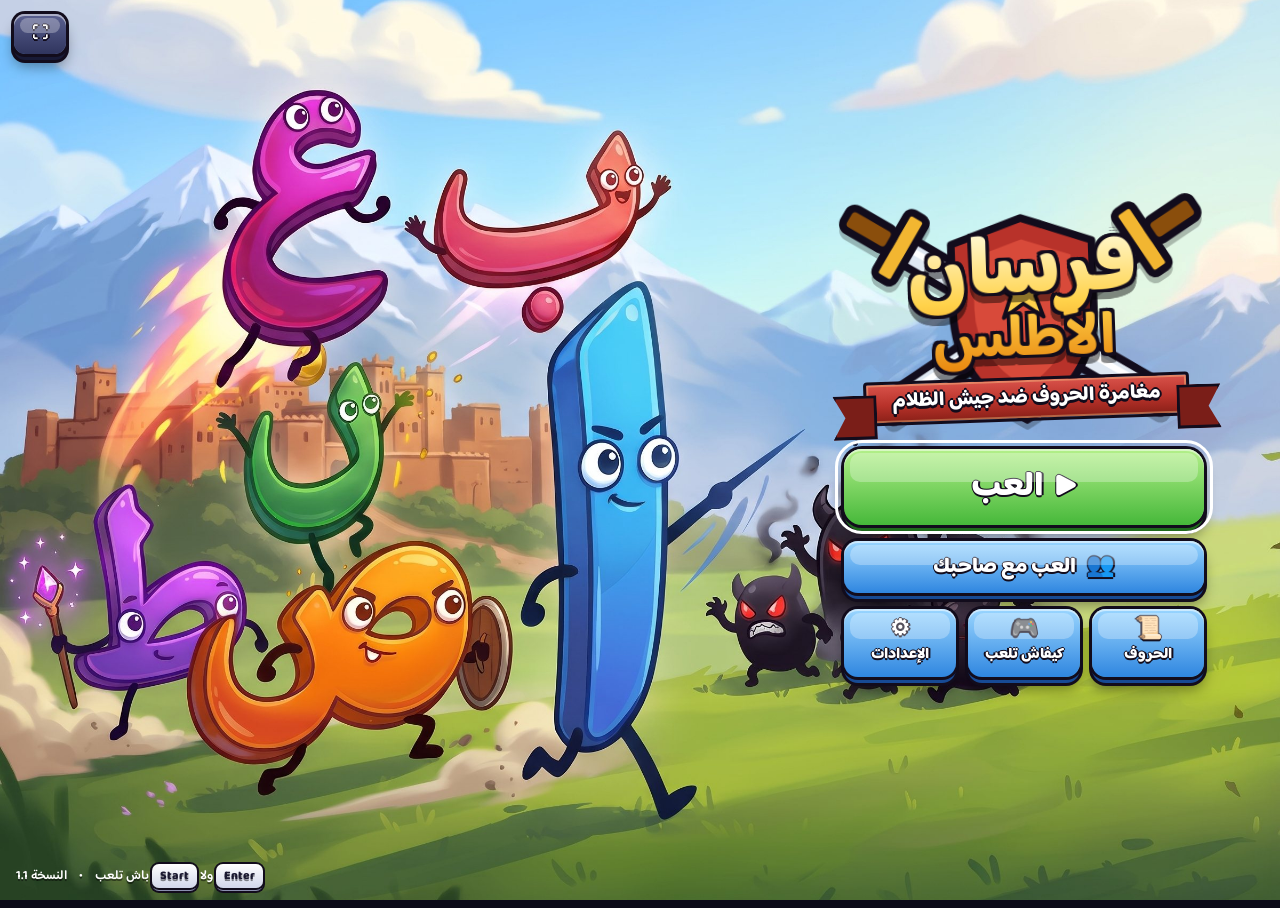
==== index.html @ 71c6966b "Faster map, shop and menus; the game never freezes on a black screen - Static layers (map, backgroun" ====
<!doctype html>
<html lang="ar" dir="rtl">
<head>
<meta charset="utf-8">
<meta name="viewport" content="width=device-width,initial-scale=1">
<title>فرسان الأطلس</title>
<meta name="description" content="فرسان الأطلس — مغامرة الحروف العربية ضد جيش الظلام">
<link rel="preconnect" href="https://fonts.googleapis.com">
<link rel="preconnect" href="https://fonts.gstatic.com" crossorigin>
<link href="https://fonts.googleapis.com/css2?family=Baloo+Bhaijaan+2:wght@500;600;700;800&display=swap" rel="stylesheet">
<link rel="stylesheet" href="css/ui.css?v=10">
<style>
html,body{height:100%;overflow:hidden}
body{background:#5ec4f4}
/* ---- daytime sky over the Atlas ---- */
.scene{position:fixed;inset:0;overflow:hidden;z-index:0;background:linear-gradient(180deg,#3aa8ec 0%,#7fd0fa 45%,#d4f2ff 68%,#e8f8ff 70%)}
.sun{position:absolute;left:18%;top:6%;width:180px;height:180px;border-radius:50%;background:radial-gradient(circle,#fffbe0 0%,#fff3a8 30%,rgba(255,240,160,0) 70%);animation:pulse 6s ease-in-out infinite}
@keyframes pulse{50%{transform:scale(1.08)}}
.rays{position:absolute;left:calc(18% + 90px);top:calc(6% + 90px);width:2400px;height:2400px;margin:-1200px 0 0 -1200px;background:repeating-conic-gradient(rgba(255,255,255,.12) 0 6deg,transparent 6deg 18deg);animation:spin 90s linear infinite;-webkit-mask:radial-gradient(circle,#000 0,transparent 55%);mask:radial-gradient(circle,#000 0,transparent 55%)}
@keyframes spin{to{transform:rotate(360deg)}}
.cloud{position:absolute;height:46px;border-radius:40px;background:#fff;opacity:.92;animation:drift linear infinite;filter:drop-shadow(0 6px 0 rgba(120,180,220,.35))}
.cloud::before,.cloud::after{content:"";position:absolute;background:#fff;border-radius:50%}
.cloud::before{width:60%;height:150%;left:12%;bottom:30%}
.cloud::after{width:40%;height:120%;right:12%;bottom:35%}
@keyframes drift{from{transform:translateX(-30vw)}to{transform:translateX(130vw)}}
.layer{position:absolute;left:0;width:200%;bottom:0;background-repeat:repeat-x;background-size:50% 100%;animation:pan linear infinite}
@keyframes pan{to{transform:translateX(50%)}}
.l1{height:62%;animation-duration:200s;background-image:url("data:image/svg+xml,%3Csvg xmlns='http://www.w3.org/2000/svg' viewBox='0 0 1000 300' preserveAspectRatio='none'%3E%3Cpath d='M0 300V170L90 90L160 140L260 30L360 150L450 80L560 160L650 50L760 150L850 100L1000 170V300Z' fill='%2389b4d6'/%3E%3Cpath d='M260 30L222 72L246 66L266 82L292 60Z M650 50L612 94L640 86L662 102L690 80Z M90 90L66 116L88 110L110 120Z M450 80L428 104L450 98L470 108Z' fill='%23ffffff'/%3E%3C/svg%3E")}
.l2{height:44%;animation-duration:120s;background-image:url("data:image/svg+xml,%3Csvg xmlns='http://www.w3.org/2000/svg' viewBox='0 0 1000 200' preserveAspectRatio='none'%3E%3Cpath d='M0 200V110L120 60L220 120L340 50L470 120L580 70L700 130L820 60L1000 110V200Z' fill='%236f9fc4'/%3E%3C/svg%3E")}
.kasbah{position:absolute;bottom:30%;width:min(30vw,300px);aspect-ratio:3/2;right:46%;opacity:.9;background:url("data:image/svg+xml,%3Csvg xmlns='http://www.w3.org/2000/svg' viewBox='0 0 300 200'%3E%3Cpath d='M0 200Q150 120 300 200Z' fill='%2378a85a'/%3E%3Cg fill='%23c99a6a'%3E%3Cpath d='M70 168V70h26V56h10v14h10V56h10v14h10V56h10v14h26v98Z'/%3E%3Cpath d='M30 175V110h16V98h8v12h8V98h8v12h16v65Z'/%3E%3Cpath d='M180 172V96h18V84h8v12h8V84h8v12h18v76Z'/%3E%3C/g%3E%3Cg fill='%23a87a4c'%3E%3Cpath d='M96 168v-26q16-18 32 0v26Z'/%3E%3Crect x='86' y='88' width='8' height='12'/%3E%3Crect x='132' y='88' width='8' height='12'/%3E%3Crect x='196' y='112' width='7' height='10'/%3E%3Crect x='46' y='124' width='7' height='10'/%3E%3C/g%3E%3Cpath d='M113 56V30' stroke='%23a87a4c' stroke-width='3'/%3E%3Cpath d='M113 30h18l-5 6l5 6h-18Z' fill='%23d8402a'/%3E%3C/svg%3E") no-repeat center/contain}
.l3{height:34%;animation-duration:70s;background-image:url("data:image/svg+xml,%3Csvg xmlns='http://www.w3.org/2000/svg' viewBox='0 0 1000 200' preserveAspectRatio='none'%3E%3Cpath d='M0 200V80Q120 30 250 70T500 60T760 80T1000 70V200Z' fill='%2366b046'/%3E%3Cpath d='M0 200V120Q150 90 320 115T640 110T1000 120V200Z' fill='%234f9a36'/%3E%3C/svg%3E")}
.grass{position:absolute;left:0;right:0;bottom:0;height:16%;background:linear-gradient(180deg,#5cae3e,#3f8a2a);box-shadow:0 -4px 0 #7cc85a inset}
#scene{position:fixed;inset:0;width:100%;height:100%;z-index:1;pointer-events:none}
/* generated key art (assets/home/*.jpg): when it is there it replaces the drawn scene */
.art{position:fixed;inset:0;z-index:1}
.art img{width:100%;height:100%;object-fit:cover;object-position:left center;display:block}
body.has-art #scene{display:none}
@media (max-aspect-ratio: 4/5){.art img{object-position:center}}
/* ---- right side: logo + buttons ---- */
.side{position:relative;z-index:2;height:100%;width:min(460px,42vw);margin-right:max(2vw,16px);display:flex;flex-direction:column;align-items:center;justify-content:center;gap:2.4vh}
.brand{position:relative;text-align:center;padding:10px 0 6px;transform:rotate(-2deg)}
.brand svg{position:absolute;left:50%;top:50%;width:118%;height:150%;transform:translate(-50%,-52%);z-index:-1;filter:drop-shadow(0 6px 0 rgba(0,0,0,.25))}
.brand .logo{font-size:clamp(46px,6.6vw,96px);line-height:.95}
.brand .logo b{display:block;font-size:.72em}
.tag{margin-top:6px}
.menu{display:flex;flex-direction:column;gap:16px;align-items:stretch;width:min(360px,100%)}
.menu .play{min-height:76px;font-size:34px;border-radius:18px}
.menu .three{display:grid;grid-template-columns:repeat(3,1fr);gap:12px}
.menu .three .btn{flex-direction:column;gap:0;min-height:68px;font-size:15px;padding:6px 6px}
.menu .three .btn .ico{font-size:22px;line-height:1.1}
.foot{position:fixed;left:16px;bottom:12px;z-index:2;font-size:13px;color:#fff;text-shadow:0 2px 0 rgba(0,0,0,.45);display:flex;gap:12px;align-items:center}
.foot .key{height:24px;min-width:24px;font-size:12px}
.corner{position:fixed;top:14px;left:14px;z-index:3}
@media (max-width:760px),(max-aspect-ratio:4/5){
  .side{width:100%;margin:0;justify-content:flex-start;padding:4vh 16px 0;gap:1.6vh}
  .brand .logo{font-size:15vw}
  .menu{position:fixed;left:16px;right:16px;bottom:5vh;width:auto;max-width:420px;margin:0 auto}
  .menu .play{min-height:62px;font-size:28px}
  .foot,.corner{display:none}
  .kasbah{right:10%;bottom:34%}
}
@media (max-height:560px) and (min-width:761px){.menu{gap:10px}.menu .play{min-height:60px;font-size:28px}.menu .three .btn{min-height:56px}}
</style>
</head>
<body data-home="1">
<div class="scene" aria-hidden="true">
  <div class="rays"></div><div class="sun"></div>
  <div class="cloud" style="top:9%;width:150px;animation-duration:70s;animation-delay:-20s"></div>
  <div class="cloud" style="top:20%;width:110px;animation-duration:95s;animation-delay:-60s;opacity:.8"></div>
  <div class="cloud" style="top:5%;width:90px;animation-duration:120s;animation-delay:-5s;opacity:.7"></div>
  <div class="layer l1"></div><div class="layer l2"></div><div class="kasbah"></div><div class="layer l3"></div><div class="grass"></div>
</div>
<picture class="art" aria-hidden="true">
  <source media="(max-aspect-ratio: 4/5)" srcset="assets/home/home-mobile.jpg">
  <source media="(max-aspect-ratio: 3/2)" srcset="assets/home/home-tablet.jpg">
  <img src="assets/home/home-desktop.jpg" alt="" onload="document.body.classList.add('has-art')" onerror="document.body.classList.remove('has-art');this.parentNode.style.display='none'">
</picture>
<canvas id="scene" aria-hidden="true"></canvas>
<button class="btn dark small icon corner" id="fs" title="شاشة كاملة" aria-label="شاشة كاملة">⛶</button>
<main class="side fade-in">
  <header class="brand">
    <svg viewBox="0 0 300 200" aria-hidden="true">
      <g stroke="#120c1c" stroke-width="5" stroke-linejoin="round">
        <g transform="rotate(-32 150 100)"><rect x="40" y="91" width="200" height="18" rx="4" fill="#dfe8f2"/><rect x="40" y="96" width="200" height="4" fill="#ffffff" stroke="none"/><rect x="236" y="76" width="14" height="48" rx="4" fill="#f2b631"/><rect x="250" y="92" width="34" height="16" rx="5" fill="#8a4e0c"/></g>
        <g transform="rotate(32 150 100)"><rect x="60" y="91" width="200" height="18" rx="4" fill="#dfe8f2"/><rect x="60" y="96" width="200" height="4" fill="#ffffff" stroke="none"/><rect x="50" y="76" width="14" height="48" rx="4" fill="#f2b631"/><rect x="16" y="92" width="34" height="16" rx="5" fill="#8a4e0c"/></g>
        <path d="M150 34l46 16v44q0 46-46 72q-46-26-46-72V50Z" fill="#b8322a"/><path d="M150 48l32 11v34q0 32-32 52q-32-20-32-52V59Z" fill="#d84a3a" stroke="none"/><path d="M150 62l5 14h15l-12 9l5 14l-13-9l-13 9l5-14l-12-9h15Z" fill="#ffd24a" stroke-width="2.5"/>
      </g>
    </svg>
    <h1 class="logo">فرسان<b>الأطلس</b></h1>
    <div class="tag"><span class="ribbon">مغامرة الحروف ضد جيش الظلام</span></div>
  </header>
  <nav class="menu" aria-label="القائمة">
    <a class="btn green play glow" href="game.html?mode=0" id="play"><span class="ico">▶</span> العب</a>
    <a class="btn blue" href="game.html?mode=1"><span class="ico">👥</span> العب مع صاحبك</a>
    <div class="three">
      <a class="btn blue" href="letters.html"><span class="ico">📜</span>الحروف</a>
      <a class="btn blue" href="howto.html"><span class="ico">🎮</span>كيفاش تلعب</a>
      <a class="btn blue" href="settings.html"><span class="ico">⚙</span>الإعدادات</a>
    </div>
  </nav>
</main>
<footer class="foot"><span><span class="key wide">Enter</span> ولا <span class="key wide">Start</span> باش تلعب</span><span>•</span><span>النسخة 1.1</span></footer>
<script src="js/core.js?v=10"></script>
<script src="js/data.js?v=10"></script>
<script src="js/letters.js?v=10"></script>
<script src="js/site.js?v=10"></script>
<script>
'use strict';
/* the splash: the six letters charging into battle against the shadow army */
(function(){
  const cv=document.getElementById('scene'),g=cv.getContext('2d');
  const fx=[]; // sparks, golden dots, dust
  let w=0,h=0,d=1;
  function size(){d=Math.min(devicePixelRatio||1,2);w=innerWidth;h=innerHeight;cv.width=Math.round(w*d);cv.height=Math.round(h*d);}
  addEventListener('resize',size);size();
  // the shadow army: inky blobs with glowing eyes and horns
  function shadow(x,y,s,t,k){
    g.save();g.translate(x,y);g.scale(s,s);
    const bob=Math.sin(t*0.08+k)*4,sq=1+Math.sin(t*0.16+k)*0.04;
    g.fillStyle='rgba(0,0,0,.25)';g.beginPath();g.ellipse(0,2,38,9,0,0,7);g.fill();
    g.translate(0,bob);g.scale(1/sq,sq);
    g.fillStyle='#120c1c';g.beginPath();g.moveTo(-40,0);g.quadraticCurveTo(-46,-70,0,-78);g.quadraticCurveTo(46,-70,40,0);
    for(let i=0;i<4;i++){const xx=40-i*20;g.quadraticCurveTo(xx-5,-10,xx-10,0);g.quadraticCurveTo(xx-15,-10,xx-20,0);}
    g.closePath();g.fill();
    g.fillStyle='#3a2050';g.beginPath();g.ellipse(-8,-52,20,14,-.4,0,7);g.fill();
    g.fillStyle='#120c1c';g.beginPath();g.moveTo(-26,-62);g.lineTo(-36,-96);g.lineTo(-14,-70);g.fill();g.beginPath();g.moveTo(26,-62);g.lineTo(38,-94);g.lineTo(14,-70);g.fill();
    const blink=(t+k*50)%160<6?0.2:1;
    g.fillStyle='#ff3a3a';g.shadowColor='#ff3a3a';g.shadowBlur=12;
    g.beginPath();g.ellipse(-14,-46,7,5*blink,.3,0,7);g.fill();g.beginPath();g.ellipse(8,-46,7,5*blink,-.3,0,7);g.fill();
    g.shadowBlur=0;g.fillStyle='#fff';g.fillRect(-12,-30,4,6);g.fillRect(2,-30,4,6);
    g.restore();
  }
  function streaks(x,y,len,col,a){g.save();g.globalAlpha=a;g.strokeStyle=col;g.lineCap='round';for(let i=0;i<4;i++){g.lineWidth=6-i;g.beginPath();g.moveTo(x-len-i*14,y-30+i*18);g.lineTo(x-20-i*8,y-30+i*18);g.stroke();}g.restore();}
  function draw(){ // `frame` is advanced by site.js
    ctx=g;g.setTransform(d,0,0,d,0,0);g.clearRect(0,0,w,h);ctx.direction='rtl';
    const n=w<=760,k=Math.min(h/620,n?w/420:w/1150),area=n?w:w*0.6;
    const X=f=>(n?0:w*0.03)+f*area*(n?1:0.95),t=frame;
    // enemies (behind, towards the middle)
    const ex=n?[0.86,0.72]:[0.98,0.86,1.08],ey=n?[0.64,0.6]:[0.84,0.78,0.74];
    ex.forEach((f,i)=>shadow(X(f),h*ey[i],k*(n?0.7:1.05)*(1-i*0.12),t,i*2));
    // letters, back to front
    const L=n?[
      {i:4,x:0.74,y:0.31,sc:1.05,fly:1},{i:2,x:0.26,y:0.48,sc:1.25,cast:1},{i:5,x:0.06,y:0.38,sc:1.1,leap:1},
      {i:3,x:0.24,y:0.66,sc:1.6,walk:1},{i:1,x:0.62,y:0.52,sc:1.35,jump:1,shoot:1},{i:0,x:0.42,y:0.68,sc:2.6,hero:1}
    ]:[
      {i:4,x:0.46,y:0.30,sc:1.15,fly:1},{i:2,x:0.20,y:0.50,sc:1.35,cast:1},{i:5,x:0.06,y:0.36,sc:1.2,leap:1},
      {i:3,x:0.15,y:0.90,sc:1.7,walk:1},{i:1,x:0.54,y:0.68,sc:1.35,jump:1,shoot:1},{i:0,x:0.32,y:0.97,sc:2.6,hero:1}
    ];
    for(const o of L){
      const s=o.sc*k*(n?0.82:1),ph=t+o.i*37;let x=X(o.x),y=h*o.y,atk=-1,cast=-1;
      if(o.fly){y+=Math.sin(ph*0.05)*12;x+=Math.cos(ph*0.03)*10;}
      if(o.leap){const p=(ph%150)/150;x+=p*area*0.08;y-=Math.sin(p*Math.PI)*h*0.08;streaks(x,y-30*s,90*s,'#ffb84a',0.6);if(ph%6===0)fx.push({x:x-20*s,y:y-20*s,vx:-2,vy:rnd(-1,1),life:30,col:'#ffcf4a',r:5*s});}
      if(o.jump)y-=Math.abs(Math.sin(ph*0.035))*h*0.1;
      if(o.cast){cast=(ph%120)/40;if(cast>1)cast=-1;y+=Math.sin(ph*0.06)*6;
        if(ph%2===0)fx.push({x:x+rnd(-30,50)*s,y:y-rnd(30,110)*s,vx:rnd(-.6,.6),vy:-rnd(.3,1.2),life:40,col:Math.random()<.5?'#e0b8ff':'#a85cff',r:rnd(2,5)*s});}
      if(o.shoot){const c=ph%90;if(c<16)atk=c/16;if(c===8)fx.push({x:x+40*s,y:y-50*s,vx:9*k,vy:0,life:80,col:'#ffd24a',r:8*s,dot:1});}
      if(o.hero){const c=ph%110;if(c<18)atk=c/18;
        if(c===6){fx.push({slash:1,x:x+60*s,y:y-60*s,life:14});for(let j=0;j<8;j++)fx.push({x:x+70*s,y:y-50*s,vx:rnd(1,5),vy:rnd(-3,2),life:24,col:'#cfe8ff',r:4*s});}
        if(ph%10===0)fx.push({x:x-rnd(10,30)*s,y:y-4,vx:-rnd(.5,1.5),vy:-rnd(0,.6),life:30,col:'rgba(230,210,160,.8)',r:rnd(4,8)*s,dust:1});}
      if(o.walk){const c=ph%130;if(c<16)atk=c/16;if(ph%12===0)fx.push({x:x-30*s,y:y-4,vx:-1,vy:-.3,life:26,col:'rgba(230,210,160,.8)',r:6*s,dust:1});}
      g.fillStyle='rgba(0,0,0,.2)';g.beginPath();g.ellipse(x,(o.fly||o.leap||o.jump||o.cast)?h*o.y+6:y+2,34*s,8*s,0,0,7);g.fill();
      drawLetter({i:o.i,x,y,face:1,sc:s,walk:t*0.25,moving:!!(o.walk||o.hero),atk,flash:false,spinP:-1,cast,hurt:0});
    }
    // effects
    for(let j=fx.length-1;j>=0;j--){const p=fx[j];
      if(p.slash){const a=1-p.life/14;g.save();g.strokeStyle='rgba(255,255,255,'+(p.life/14)+')';g.lineWidth=10*k;g.lineCap='round';g.beginPath();g.arc(p.x,p.y,70*k*(0.8+a*0.4),-1.2,0.9);g.stroke();g.strokeStyle='rgba(140,200,255,'+(p.life/14)+')';g.lineWidth=4*k;g.stroke();g.restore();}
      else{p.x+=p.vx;p.y+=p.vy;g.globalAlpha=Math.min(1,p.life/20);
        if(p.dot){g.fillStyle='#120c1c';g.beginPath();g.arc(p.x,p.y,p.r+3,0,7);g.fill();}
        g.fillStyle=p.col;g.beginPath();g.arc(p.x,p.y,p.dust?p.r*(1+(30-p.life)/30):p.r,0,7);g.fill();g.globalAlpha=1;}
      if(--p.life<=0||p.x>w+50)fx.splice(j,1);
    }
    requestAnimationFrame(draw);
  }
  requestAnimationFrame(draw);
})();
document.getElementById('fs').onclick=()=>{try{if(!document.fullscreenElement)document.documentElement.requestFullscreen();else document.exitFullscreen();}catch(e){}};
addEventListener('keydown',e=>{if(e.key==='Enter'&&!e.target.closest('a,button'))go('game.html?mode=0');});
document.getElementById('play').focus({preventScroll:true});
</script>
</body>
</html>
---- css/ui.css ----
/* ===== فرسان الأطلس — shared look for every page ===== */
:root{
  --ink:#120c1c;
  --navy1:#2c3266;--navy2:#12132c;
  --gold1:#fff0b0;--gold2:#f2b631;--gold3:#8a4e0c;
  --gold:#ffd24a;
  --text:#ece8f8;--muted:#b4aed0;
  --red:#b8322a;--blue:#2f86e0;--green:#46b83a;
  --font:"Baloo Bhaijaan 2","Segoe UI",Tahoma,Arial,sans-serif;
  color-scheme:dark;
}
*{box-sizing:border-box}
html,body{margin:0;min-height:100vh;background:#0b0a18;color:var(--text);font-family:var(--font);font-weight:600}
body{
  background:
    radial-gradient(1200px 600px at 50% -10%,rgba(255,170,60,.22),transparent 60%),
    radial-gradient(900px 500px at 100% 100%,rgba(90,60,200,.25),transparent 60%),
    url("data:image/svg+xml,%3Csvg xmlns='http://www.w3.org/2000/svg' width='64' height='64'%3E%3Cg fill='none' stroke='%23ffffff' stroke-opacity='.05' stroke-width='1.4'%3E%3Crect x='20' y='20' width='24' height='24'/%3E%3Crect x='20' y='20' width='24' height='24' transform='rotate(45 32 32)'/%3E%3Cpath d='M0 -8L8 0L0 8L-8 0Z M64 -8L72 0L64 8L56 0Z M0 56L8 64L0 72L-8 64Z M64 56L72 64L64 72L56 64Z'/%3E%3C/g%3E%3C/svg%3E"),
    linear-gradient(180deg,#1a1436 0%,#0d0b1e 100%);
  background-attachment:fixed;
}
a{color:inherit}
.page{max-width:1120px;margin:0 auto;padding:18px 16px 40px}
.fade-in{animation:fadeIn .45s ease both}
body.leaving{animation:fadeOut .25s ease forwards}
@keyframes fadeIn{from{opacity:0;transform:translateY(8px)}to{opacity:1;transform:none}}
@keyframes fadeOut{to{opacity:0}}

/* ---------- logo ---------- */
.logo{
  margin:0;font-weight:800;line-height:1.1;text-align:center;
  font-size:clamp(40px,8vw,92px);
  color:var(--gold);
  background:linear-gradient(180deg,#fff8d0 0%,#ffd24a 50%,#e8860e 100%);-webkit-background-clip:text;background-clip:text;-webkit-text-fill-color:transparent;
  filter:drop-shadow(0 0 0 var(--ink)) drop-shadow(3px 0 0 var(--ink)) drop-shadow(-3px 0 0 var(--ink)) drop-shadow(0 3px 0 var(--ink)) drop-shadow(0 -3px 0 var(--ink)) drop-shadow(0 7px 0 rgba(0,0,0,.45));
}
.logo .sw{display:inline-block;-webkit-text-fill-color:initial;filter:none;font-size:.6em;vertical-align:middle;margin:0 .2em}

/* ---------- ribbon ---------- */
.ribbon{
  position:relative;display:inline-block;margin:0 34px;padding:6px 26px 8px;
  background:linear-gradient(180deg,#d8524a,var(--red) 55%,#8a2018);
  border:3px solid var(--ink);border-radius:4px;color:#fff;font-weight:800;font-size:20px;line-height:1.2;
  text-shadow:-2px 0 var(--ink),2px 0 var(--ink),0 -2px var(--ink),0 2px var(--ink),0 3px 0 var(--ink);
  box-shadow:inset 0 0 0 2px rgba(255,226,150,.35);z-index:1;
}
.ribbon::before,.ribbon::after{
  content:"";position:absolute;top:10px;width:38px;height:100%;z-index:-1;background:#7a1e18;border:3px solid var(--ink);
}
.ribbon::before{right:-34px;clip-path:polygon(0 0,100% 0,72% 50%,100% 100%,0 100%)}
.ribbon::after{left:-34px;clip-path:polygon(0 0,100% 0,100% 100%,0 100%,28% 50%)}
.ribbon.blue{background:linear-gradient(180deg,#5aa8f0,#2f6fd0 55%,#17418a)}
.ribbon.blue::before,.ribbon.blue::after{background:#173e80}
.ribbon.gold{background:linear-gradient(180deg,#ffd06a,#d08a14 55%,#8a5208)}
.ribbon.gold::before,.ribbon.gold::after{background:#7a4a08}
.ribbon.green{background:linear-gradient(180deg,#7ad86a,#2f9a3a 55%,#1a5a20)}
.ribbon.green::before,.ribbon.green::after{background:#1a4a1c}
.title-row{text-align:center;margin:6px 0 22px}

/* ---------- panel ---------- */
.panel{
  position:relative;border-radius:18px;padding:4px;
  background:linear-gradient(180deg,var(--gold1),var(--gold2) 50%,var(--gold3));
  box-shadow:0 0 0 3px var(--ink),0 10px 0 rgba(0,0,0,.35),0 18px 40px rgba(0,0,0,.45);
}
.panel>.in{
  position:relative;border-radius:14px;padding:18px;height:100%;
  background:
    url("data:image/svg+xml,%3Csvg xmlns='http://www.w3.org/2000/svg' width='48' height='48'%3E%3Cg fill='none' stroke='%23ffffff' stroke-opacity='.06' stroke-width='1.3'%3E%3Crect x='13' y='13' width='22' height='22'/%3E%3Crect x='13' y='13' width='22' height='22' transform='rotate(45 24 24)'/%3E%3C/g%3E%3C/svg%3E"),
    linear-gradient(180deg,var(--navy1),var(--navy2));
  box-shadow:inset 0 0 0 2px var(--ink),inset 0 40px 40px -30px rgba(255,255,255,.07);
}
.panel.steel{background:linear-gradient(180deg,#c8cce8,#6a7099 50%,#2a2d4a)}
.panel.blue{background:linear-gradient(180deg,#c4e8ff,#3f9cff 50%,#16438a)}
.panel.red{background:linear-gradient(180deg,#ffc0b4,#ff5b4b 50%,#8a1a14)}
.panel .star{position:absolute;width:14px;height:14px;background:var(--gold);border:2px solid var(--ink);transform:rotate(45deg);z-index:2}
.panel .star::after{content:"";position:absolute;inset:-2px;background:inherit;border:inherit;transform:rotate(45deg)}
.panel .s1{top:-5px;right:-5px}.panel .s2{top:-5px;left:-5px}.panel .s3{bottom:-5px;right:-5px}.panel .s4{bottom:-5px;left:-5px}

/* ---------- buttons ---------- */
.btn{
  --c1:#ffe680;--c2:#f5b52e;--c3:#a8620e;--tc:#3a2004;--ts:rgba(255,244,200,.75);
  position:relative;display:inline-flex;align-items:center;justify-content:center;gap:10px;
  min-height:52px;padding:6px 26px;border:0;border-radius:14px;cursor:pointer;text-decoration:none;
  font-family:var(--font);font-weight:800;font-size:21px;color:var(--tc);
  text-shadow:0 1px 0 var(--ts);
  background:linear-gradient(180deg,var(--c1),var(--c2));
  box-shadow:0 0 0 3px var(--ink),0 6px 0 var(--c3),0 6px 0 3px var(--ink),0 12px 14px rgba(0,0,0,.4),inset 0 2px 0 rgba(255,255,255,.5);
  transition:transform .08s ease,filter .12s ease,box-shadow .08s ease;
  user-select:none;-webkit-tap-highlight-color:transparent;
}
.btn::after{content:"";position:absolute;left:6px;right:6px;top:4px;height:38%;border-radius:10px;background:rgba(255,255,255,.28);pointer-events:none}
.btn:hover{filter:brightness(1.1);transform:translateY(-2px)}
.btn:active{transform:translateY(5px);box-shadow:0 0 0 3px var(--ink),0 1px 0 var(--c3),0 1px 0 3px var(--ink),0 3px 6px rgba(0,0,0,.4),inset 0 2px 0 rgba(255,255,255,.5)}
.btn:focus-visible{outline:3px solid #fff;outline-offset:6px}
body.pad .padfocus{outline:3px solid #ffd24a;outline-offset:6px;box-shadow:0 0 22px rgba(255,210,74,.55)}
.btn.blue{--c1:#9ad6ff;--c2:#2f86e0;--c3:#174a94;--tc:#fff;--ts:var(--ink)}
.btn.green{--c1:#b4f08a;--c2:#46b83a;--c3:#1f6a1c;--tc:#fff;--ts:var(--ink)}
.btn.red{--c1:#ffa08a;--c2:#e0483a;--c3:#8a1a14;--tc:#fff;--ts:var(--ink)}
.btn.dark{--c1:#5a6090;--c2:#30355e;--c3:#181a36;--tc:#fff;--ts:var(--ink)}
.btn.blue,.btn.green,.btn.red,.btn.dark{text-shadow:-1.5px 0 var(--ink),1.5px 0 var(--ink),0 -1.5px var(--ink),0 2px var(--ink)}
.btn.big{min-height:66px;font-size:28px;padding:8px 40px}
.btn.small{min-height:40px;font-size:16px;padding:4px 16px;border-radius:11px}
.btn.icon{min-width:52px;padding:0}
.btn .ico{font-size:1.1em}
.btn.glow{animation:glow 1.6s ease-in-out infinite}
@keyframes glow{50%{box-shadow:0 0 0 3px var(--ink),0 6px 0 var(--c3),0 6px 0 3px var(--ink),0 0 30px 6px rgba(255,200,60,.55),inset 0 2px 0 rgba(255,255,255,.5)}}

/* ---------- top bar ---------- */
.topbar{display:flex;align-items:center;justify-content:space-between;gap:12px;margin-bottom:8px}
.topbar .mid{flex:1;text-align:center}

/* ---------- small bits ---------- */
.pill{display:inline-flex;align-items:center;gap:6px;padding:2px 14px 4px;border-radius:999px;background:linear-gradient(180deg,#5a5f98,#3a3f78 60%,#262a58);
  box-shadow:0 0 0 2.5px var(--ink),inset 0 2px 0 rgba(255,255,255,.25);font-weight:800;font-size:15px;color:#fff;text-shadow:0 1.5px 0 var(--ink)}
.pill.gold{background:linear-gradient(180deg,#ffe680,#f5b52e);color:#3a2004;text-shadow:none}
.pill.green{background:linear-gradient(180deg,#7ad86a,#2f9a3a)}
.key{display:inline-flex;align-items:center;justify-content:center;min-width:30px;height:30px;padding:0 8px;border-radius:7px;direction:ltr;
  background:linear-gradient(180deg,#fff,#d2d6ea);color:#1a1830;font-weight:800;font-size:15px;font-family:var(--font);
  box-shadow:0 0 0 2px var(--ink),0 3px 0 #8a8fae,0 3px 0 2px var(--ink)}
.key.wide{min-width:60px}
.muted{color:var(--muted)}
.gold-t{color:var(--gold)}
.grid{display:grid;gap:26px}
.hide{display:none!important}

/* ---------- forms (settings) ---------- */
.row{display:flex;align-items:center;justify-content:space-between;gap:16px;padding:14px 4px;border-bottom:2px dashed rgba(255,255,255,.08)}
.row:last-child{border-bottom:0}
.row .lab{font-size:20px;font-weight:800}
.row .lab small{display:block;font-size:14px;font-weight:600;color:var(--muted)}
input[type=range]{direction:ltr;-webkit-appearance:none;appearance:none;width:220px;height:16px;border-radius:99px;background:linear-gradient(90deg,#ffc82a var(--p,80%),#2a2238 var(--p,80%));box-shadow:0 0 0 2.5px var(--ink);cursor:pointer}
input[type=range]::-webkit-slider-thumb{-webkit-appearance:none;width:30px;height:30px;border-radius:50%;background:radial-gradient(circle at 35% 30%,#fff6c0,#ffc82a 55%,#b8700a);box-shadow:0 0 0 3px var(--ink)}
input[type=range]::-moz-range-thumb{width:26px;height:26px;border-radius:50%;background:#ffc82a;border:3px solid var(--ink)}
.seg{display:inline-flex;gap:10px;flex-wrap:wrap}
.seg .btn{min-height:42px;font-size:17px;padding:4px 18px}
.toggle{position:relative;width:76px;height:38px;border-radius:99px;border:0;cursor:pointer;background:#2a2238;box-shadow:0 0 0 3px var(--ink),inset 0 3px 6px rgba(0,0,0,.5);transition:background .15s}
.toggle::after{content:"";position:absolute;top:4px;right:4px;width:30px;height:30px;border-radius:50%;background:linear-gradient(180deg,#fff,#c8cce0);box-shadow:0 0 0 2.5px var(--ink);transition:right .15s}
.toggle.on{background:linear-gradient(180deg,#7ad86a,#2f9a3a)}
.toggle.on::after{right:42px}

/* ---------- modal ---------- */
.modal{position:fixed;inset:0;display:grid;place-items:center;background:rgba(6,4,16,.72);z-index:50;padding:16px}
.modal .panel{max-width:440px;width:100%;text-align:center}

/* ---------- phone ---------- */
@media (max-width:640px){
  .btn{font-size:18px;min-height:48px;padding:6px 18px}
  .btn.big{font-size:22px;min-height:58px;padding:6px 26px}
  .ribbon{font-size:17px;padding:5px 16px 7px;margin:0 28px}
  .row{flex-direction:column;align-items:flex-start}
  input[type=range]{width:100%}
}
@media (prefers-reduced-motion:reduce){*{animation:none!important;transition:none!important}}
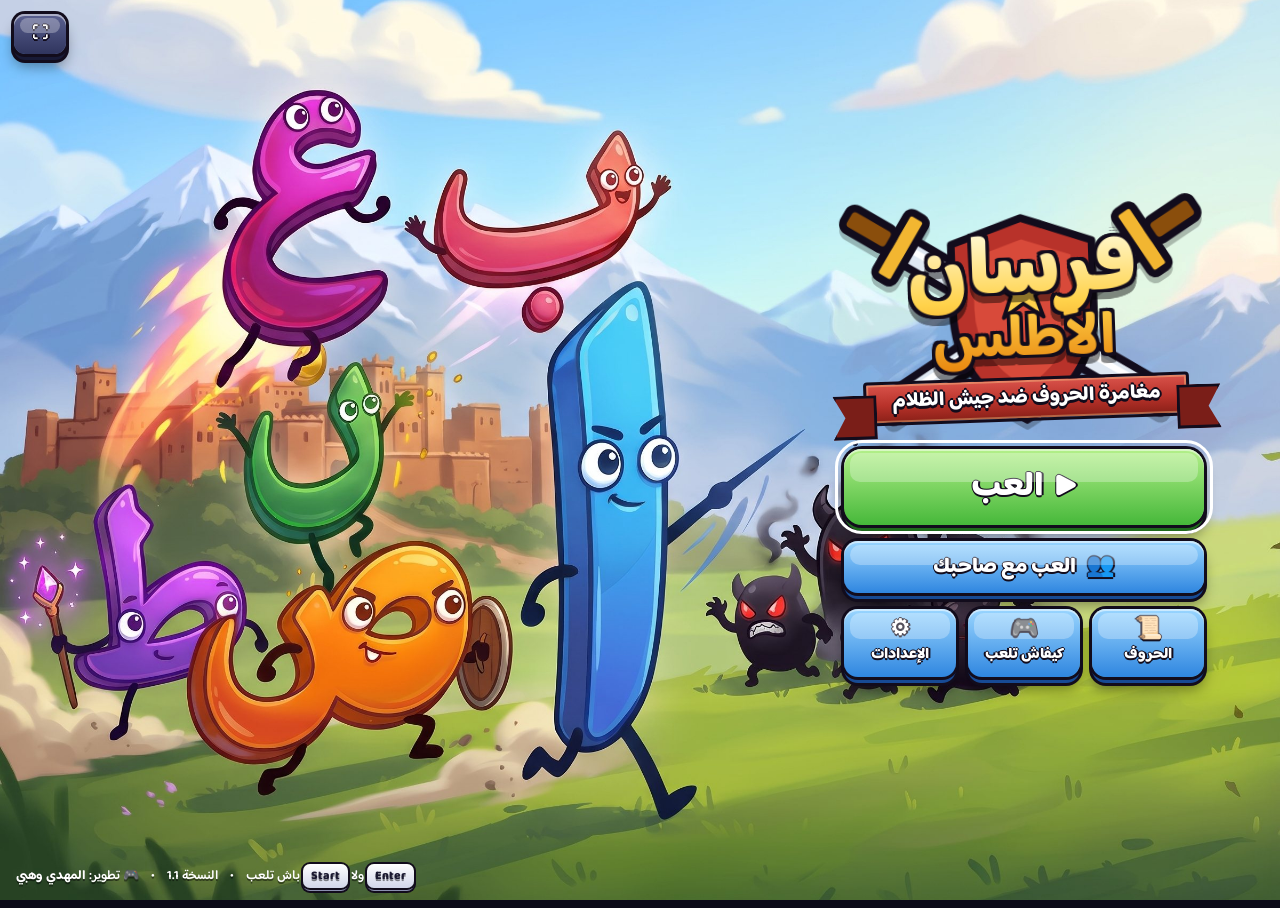
==== commit 6617924d: "Site icon (ض), developer credit, gamepad navigation in pause and game-over menus Co-Authored-By: Cla" ====
--- a/index.html
+++ b/index.html
@@ -4,11 +4,17 @@
 <meta charset="utf-8">
 <meta name="viewport" content="width=device-width,initial-scale=1">
 <title>فرسان الأطلس</title>
+<link rel="icon" type="image/png" sizes="32x32" href="assets/icon/favicon-32.png?v=2">
+<link rel="icon" type="image/png" sizes="48x48" href="assets/icon/favicon-48.png?v=2">
+<link rel="apple-touch-icon" href="assets/icon/apple-touch-icon.png?v=2">
+<link rel="manifest" href="assets/icon/site.webmanifest">
+<meta name="theme-color" content="#241a46">
+<meta name="author" content="المهدي وهبي">
 <meta name="description" content="فرسان الأطلس — مغامرة الحروف العربية ضد جيش الظلام">
 <link rel="preconnect" href="https://fonts.googleapis.com">
 <link rel="preconnect" href="https://fonts.gstatic.com" crossorigin>
 <link href="https://fonts.googleapis.com/css2?family=Baloo+Bhaijaan+2:wght@500;600;700;800&display=swap" rel="stylesheet">
-<link rel="stylesheet" href="css/ui.css?v=10">
+<link rel="stylesheet" href="css/ui.css?v=23">
 <style>
 html,body{height:100%;overflow:hidden}
 body{background:#5ec4f4}
@@ -51,6 +57,14 @@
 .foot{position:fixed;left:16px;bottom:12px;z-index:2;font-size:13px;color:#fff;text-shadow:0 2px 0 rgba(0,0,0,.45);display:flex;gap:12px;align-items:center}
 .foot .key{height:24px;min-width:24px;font-size:12px}
 .corner{position:fixed;top:14px;left:14px;z-index:3}
+.pm-info{display:grid;grid-template-columns:repeat(3,1fr);gap:10px;margin:18px 0 22px}
+.pm-info div{background:rgba(0,0,0,.28);border-radius:12px;padding:8px 4px;box-shadow:inset 0 0 0 2px rgba(255,210,74,.25)}
+.pm-info b{display:block;font-size:22px;color:var(--gold);line-height:1.2}
+.pm-info small{font-size:13px;color:#d8d6ee;font-weight:700}
+.pm-info .where{grid-column:1/-1;font-size:17px;font-weight:800;color:#fff}
+.pm-btns{display:flex;flex-direction:column;gap:14px;align-items:stretch}
+.pm-btns .small{align-self:center}
+.pm-warn{font-size:17px;margin:18px 0 22px;line-height:1.7}
 @media (max-width:760px),(max-aspect-ratio:4/5){
   .side{width:100%;margin:0;justify-content:flex-start;padding:4vh 16px 0;gap:1.6vh}
   .brand .logo{font-size:15vw}
@@ -99,11 +113,32 @@
     </div>
   </nav>
 </main>
-<footer class="foot"><span><span class="key wide">Enter</span> ولا <span class="key wide">Start</span> باش تلعب</span><span>•</span><span>النسخة 1.1</span></footer>
-<script src="js/core.js?v=10"></script>
-<script src="js/data.js?v=10"></script>
-<script src="js/letters.js?v=10"></script>
-<script src="js/site.js?v=10"></script>
+<div class="modal hide" id="playModal" role="dialog" aria-modal="true" aria-labelledby="pmTitle">
+  <div class="panel"><span class="star s1"></span><span class="star s2"></span><span class="star s3"></span><span class="star s4"></span><div class="in">
+    <div id="pmMain">
+      <p style="margin:4px 0 10px"><span class="ribbon" id="pmTitle">▶ العب</span></p>
+      <div class="pm-info" id="pmInfo"></div>
+      <div class="pm-btns">
+        <button class="btn green big" id="pmCont">▶ كمل اللعب</button>
+        <button class="btn red" id="pmNew">✨ لعبة جديدة</button>
+        <button class="btn dark small" id="pmBack">→ رجوع</button>
+      </div>
+    </div>
+    <div id="pmSure" class="hide">
+      <p style="margin:4px 0 10px"><span class="ribbon">⚠ متأكد؟</span></p>
+      <p class="pm-warn">اللعبة الجديدة كتمسح التقدم كامل: المراحل، الحروف اللي لقيتي، الفلوس والقوة. هادشي ما كيرجعش.</p>
+      <div class="pm-btns">
+        <button class="btn red" id="pmYes">إيه، بدا من جديد</button>
+        <button class="btn dark" id="pmNo">لا، رجع</button>
+      </div>
+    </div>
+  </div></div>
+</div>
+<footer class="foot"><span><span class="key wide">Enter</span> ولا <span class="key wide">Start</span> باش تلعب</span><span>•</span><span>النسخة 1.1</span><span>•</span><span>🎮 تطوير: <b>المهدي وهبي</b></span></footer>
+<script src="js/core.js?v=23"></script>
+<script src="js/data.js?v=23"></script>
+<script src="js/letters.js?v=23"></script>
+<script src="js/site.js?v=23"></script>
 <script>
 'use strict';
 /* the splash: the six letters charging into battle against the shadow army */
@@ -174,7 +209,39 @@
   requestAnimationFrame(draw);
 })();
 document.getElementById('fs').onclick=()=>{try{if(!document.fullscreenElement)document.documentElement.requestFullscreen();else document.exitFullscreen();}catch(e){}};
-addEventListener('keydown',e=>{if(e.key==='Enter'&&!e.target.closest('a,button'))go('game.html?mode=0');});
+/* play: continue the saved adventure or start a new one */
+const COUNTRIES=['المغرب','الجزائر','تونس','ليبيا','مصر','لبنان','سوريا','العراق','عُمان','اليمن','الربع الخالي'];
+function savedGame(){
+  let p=null,f=[0];
+  try{p=JSON.parse(localStorage.getItem('atlasProg')||'null');}catch(e){}
+  try{const v=JSON.parse(localStorage.getItem('atlasFound')||'[0]');if(Array.isArray(v))f=v;}catch(e){}
+  if(!p||!(p.cleared>0||p.intro||(p.gold|0)>0||f.length>1))return null;
+  return {cleared:Math.min(p.cleared|0,COUNTRIES.length),gold:p.gold|0,letters:Math.max(1,f.length)};
+}
+let pmMode=0;
+const $m=id=>document.getElementById(id),modal=$m('playModal');
+function pmFocus(el){document.querySelectorAll('.padfocus').forEach(x=>x.classList.remove('padfocus'));if(document.body.classList.contains('pad'))el.classList.add('padfocus');el.focus();}
+function homePlay(mode){
+  pmMode=mode;const s=savedGame();
+  if(!s){go('game.html?mode='+mode);return;}
+  const done=s.cleared>=COUNTRIES.length;
+  $m('pmTitle').textContent=mode?'👥 العب مع صاحبك':'▶ العب';
+  $m('pmInfo').innerHTML='<div class="where">'+(done?'🏆 كملتي المغامرة كاملة!':'🗺 المرحلة '+(s.cleared+1)+': '+COUNTRIES[s.cleared])+'</div>'+
+    '<div><b>'+s.cleared+'/'+COUNTRIES.length+'</b><small>مراحل</small></div><div><b>'+s.letters+'</b><small>'+(s.letters>1?'حروف':'حرف')+'</small></div><div><b>'+s.gold+'</b><small>🪙 فلوس</small></div>';
+  $m('pmMain').classList.remove('hide');$m('pmSure').classList.add('hide');
+  modal.classList.remove('hide');pmFocus($m('pmCont'));
+}
+document.querySelectorAll('a[href^="game.html"]').forEach(a=>a.addEventListener('click',e=>{e.preventDefault();e.stopPropagation();clickSnd();homePlay(/mode=1/.test(a.getAttribute('href'))?1:0);}));
+$m('pmCont').onclick=()=>go('game.html?mode='+pmMode);
+$m('pmNew').onclick=()=>{$m('pmMain').classList.add('hide');$m('pmSure').classList.remove('hide');pmFocus($m('pmNo'));};
+$m('pmNo').onclick=()=>{$m('pmSure').classList.add('hide');$m('pmMain').classList.remove('hide');pmFocus($m('pmNew'));};
+$m('pmBack').onclick=()=>modal.classList.add('hide');
+$m('pmYes').onclick=()=>{try{localStorage.removeItem('atlasProg');localStorage.removeItem('atlasFound');}catch(e){}go('game.html?mode='+pmMode);};
+modal.addEventListener('click',e=>{if(e.target===modal)modal.classList.add('hide');});
+addEventListener('keydown',e=>{
+  if(!modal.classList.contains('hide')){if(e.key==='Escape')modal.classList.add('hide');return;}
+  if(e.key==='Enter'&&!e.target.closest('a,button'))homePlay(0);
+});
 document.getElementById('play').focus({preventScroll:true});
 </script>
 </body>
--- a/css/ui.css
+++ b/css/ui.css
@@ -152,3 +152,7 @@
   input[type=range]{width:100%}
 }
 @media (prefers-reduced-motion:reduce){*{animation:none!important;transition:none!important}}
+
+/* developer credit at the bottom of the pages */
+.credit{position:relative;z-index:2;text-align:center;margin:20px auto 28px;padding:0 16px;color:#fff;font-size:15px;opacity:.9;text-shadow:0 2px 0 rgba(0,0,0,.45)}
+.credit b{color:#ffd24a}
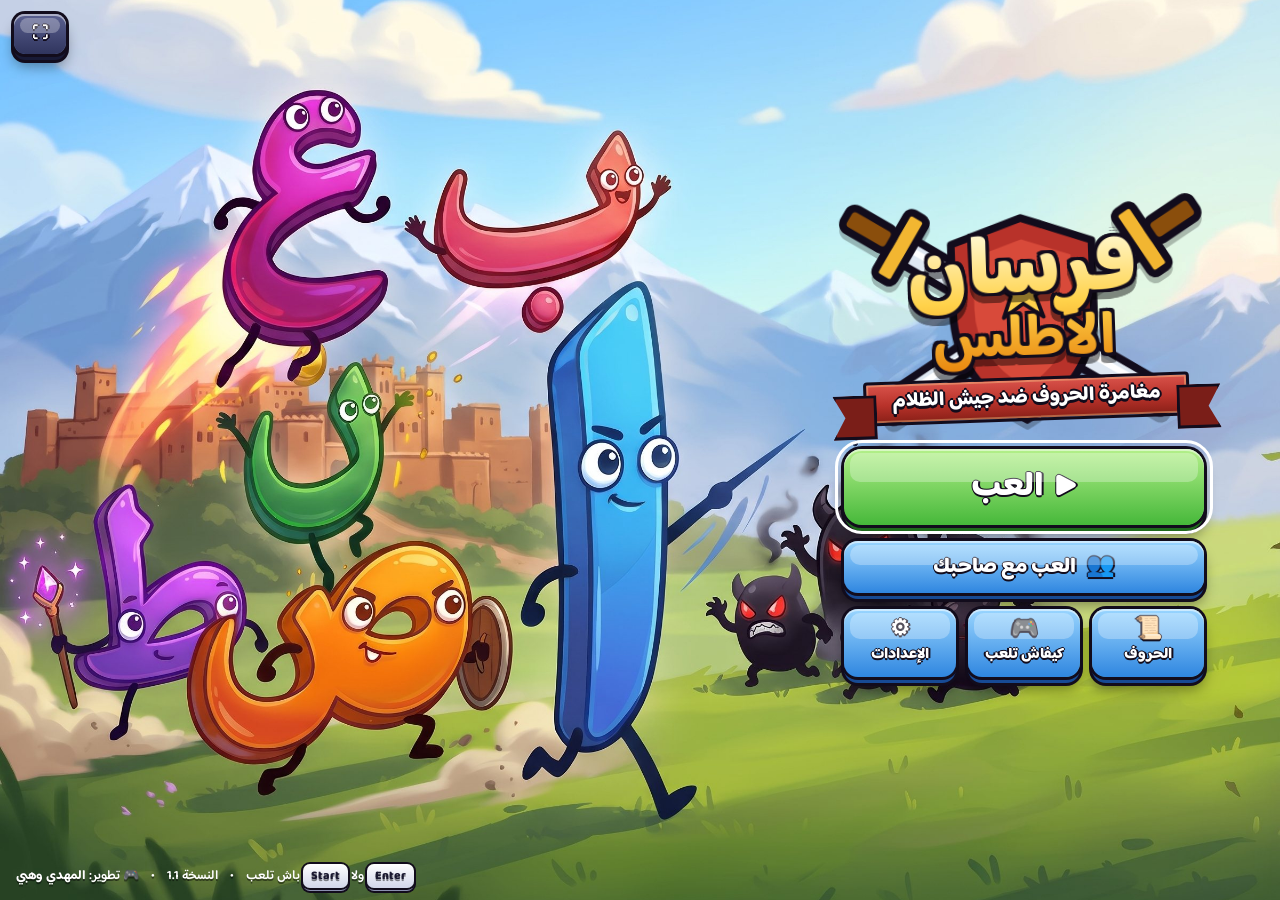
==== commit 0969a620: "All 28 Arabic letters with their own powers, 17 new lands to Indonesia - 22 new letters drawn from t" ====
--- a/index.html
+++ b/index.html
@@ -14,7 +14,7 @@
 <link rel="preconnect" href="https://fonts.googleapis.com">
 <link rel="preconnect" href="https://fonts.gstatic.com" crossorigin>
 <link href="https://fonts.googleapis.com/css2?family=Baloo+Bhaijaan+2:wght@500;600;700;800&display=swap" rel="stylesheet">
-<link rel="stylesheet" href="css/ui.css?v=23">
+<link rel="stylesheet" href="css/ui.css?v=25">
 <style>
 html,body{height:100%;overflow:hidden}
 body{background:#5ec4f4}
@@ -135,10 +135,10 @@
   </div></div>
 </div>
 <footer class="foot"><span><span class="key wide">Enter</span> ولا <span class="key wide">Start</span> باش تلعب</span><span>•</span><span>النسخة 1.1</span><span>•</span><span>🎮 تطوير: <b>المهدي وهبي</b></span></footer>
-<script src="js/core.js?v=23"></script>
-<script src="js/data.js?v=23"></script>
-<script src="js/letters.js?v=23"></script>
-<script src="js/site.js?v=23"></script>
+<script src="js/core.js?v=25"></script>
+<script src="js/data.js?v=25"></script>
+<script src="js/letters.js?v=25"></script>
+<script src="js/site.js?v=25"></script>
 <script>
 'use strict';
 /* the splash: the six letters charging into battle against the shadow army */
@@ -210,12 +210,13 @@
 })();
 document.getElementById('fs').onclick=()=>{try{if(!document.fullscreenElement)document.documentElement.requestFullscreen();else document.exitFullscreen();}catch(e){}};
 /* play: continue the saved adventure or start a new one */
-const COUNTRIES=['المغرب','الجزائر','تونس','ليبيا','مصر','لبنان','سوريا','العراق','عُمان','اليمن','الربع الخالي'];
+const COUNTRIES=['المغرب','الجزائر','تونس','ليبيا','مصر','لبنان','سوريا','العراق','عُمان','اليمن','الحبشة','الصومال','زنجبار','تشاد','نيجيريا','مالي','السنغال','تركيا','أذربيجان','إيران','أوزبكستان','أفغانستان','باكستان','بنغلاديش','المالديف','ماليزيا','إندونيسيا','الربع الخالي'];
 function savedGame(){
   let p=null,f=[0];
   try{p=JSON.parse(localStorage.getItem('atlasProg')||'null');}catch(e){}
   try{const v=JSON.parse(localStorage.getItem('atlasFound')||'[0]');if(Array.isArray(v))f=v;}catch(e){}
   if(!p||!(p.cleared>0||p.intro||(p.gold|0)>0||f.length>1))return null;
+  if(!p.lands&&(p.cleared|0)>=11)p.cleared=10; // old 11-land saves: the journey now goes on
   return {cleared:Math.min(p.cleared|0,COUNTRIES.length),gold:p.gold|0,letters:Math.max(1,f.length)};
 }
 let pmMode=0;
